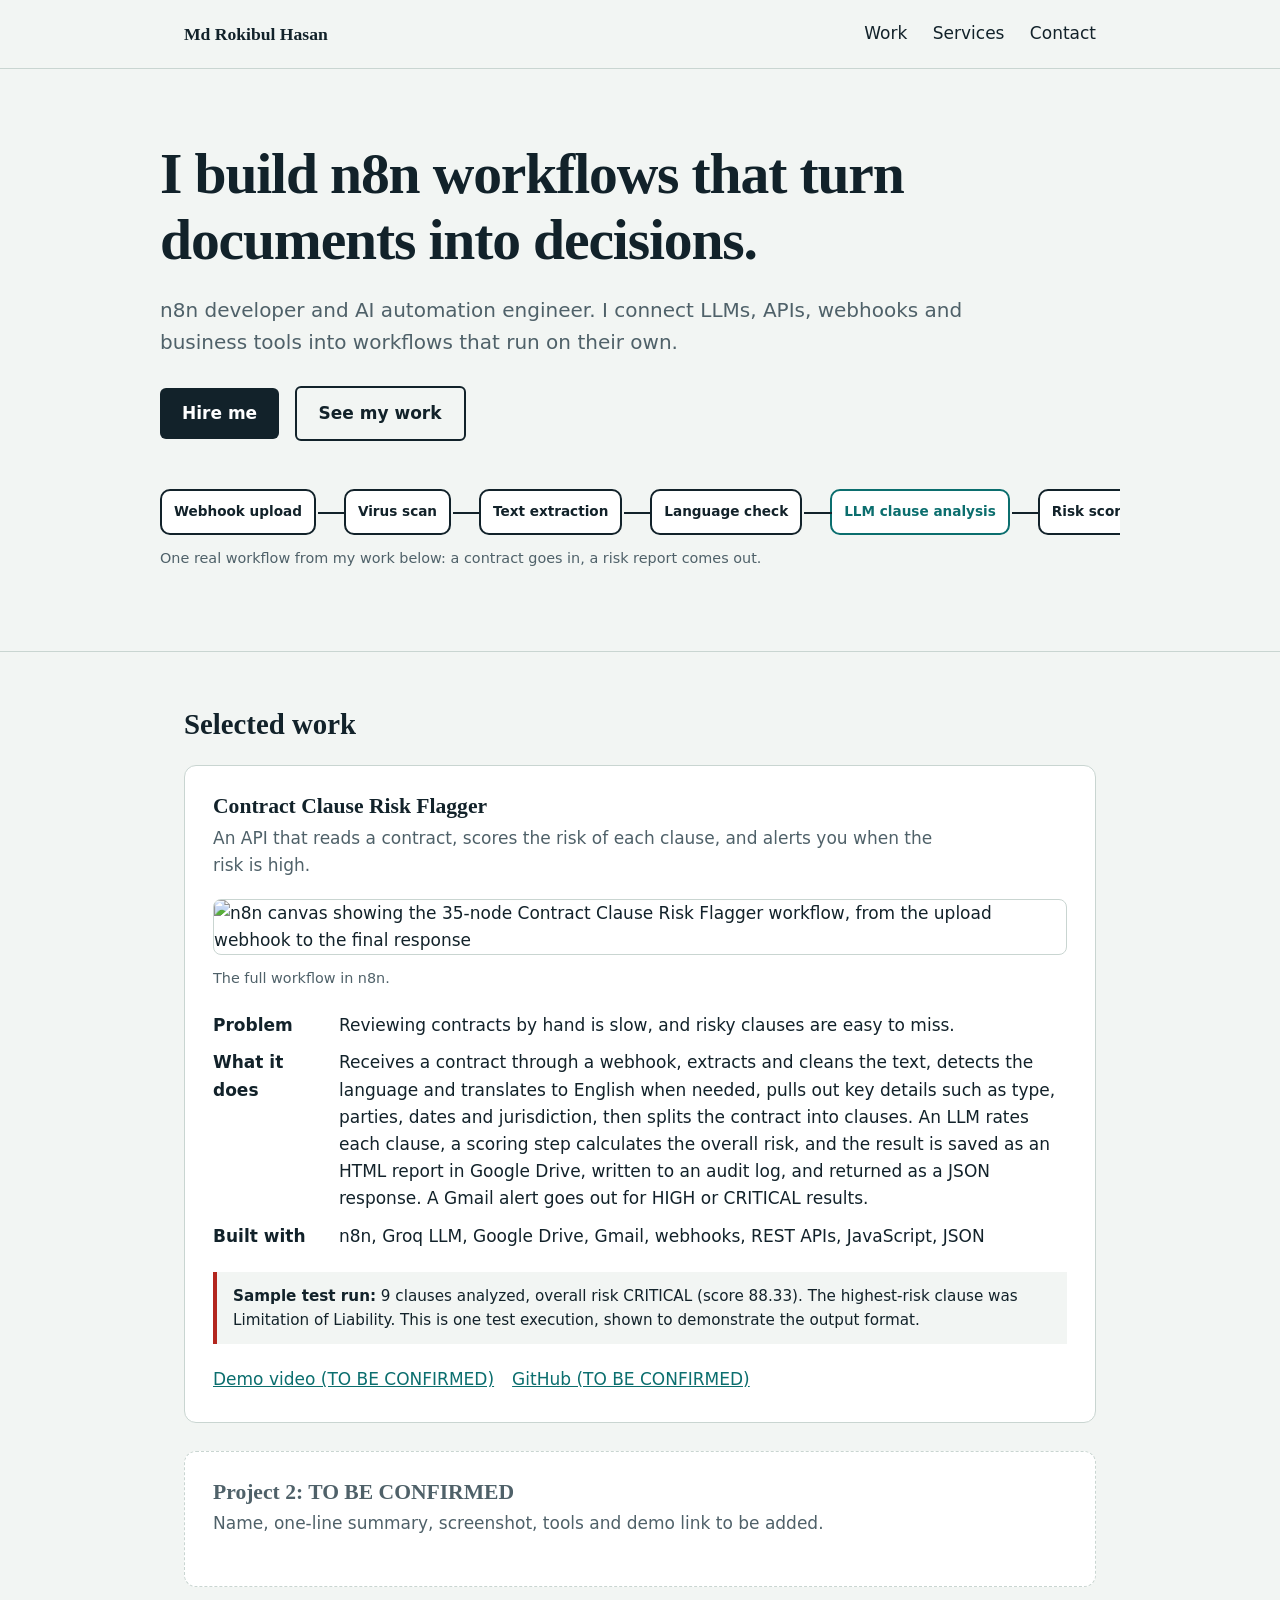
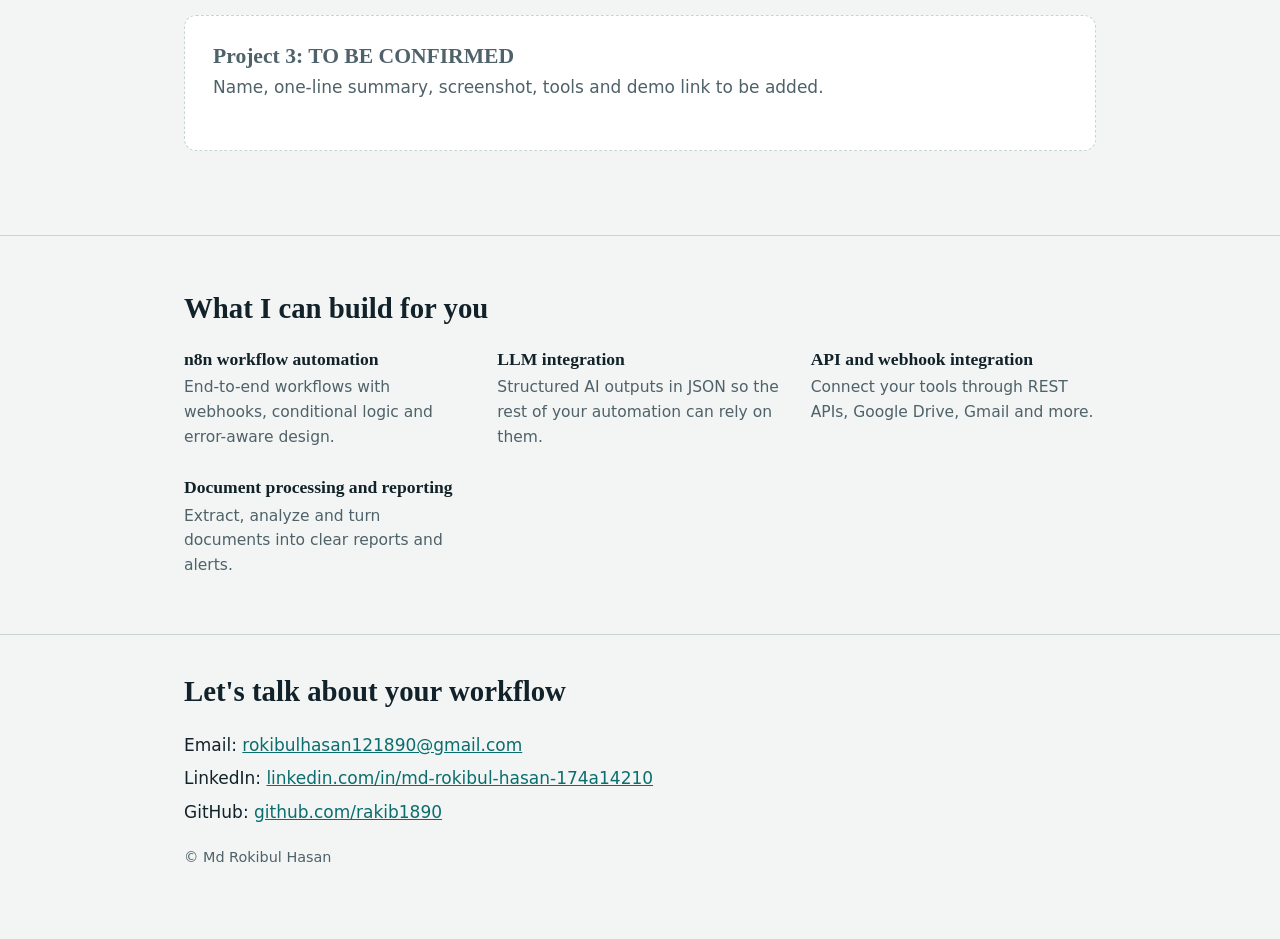
==== index.html @ 2b421e73 "Add portfolio homepage" ====
<!DOCTYPE html>
<html lang="en">
<head>
<meta charset="utf-8">
<meta name="viewport" content="width=device-width, initial-scale=1">
<title>Md Rokibul Hasan | n8n &amp; AI Automation</title>
<meta name="description" content="n8n developer and AI automation engineer. Workflows that connect documents, APIs, LLMs and business tools.">
<style>
  :root {
    --bg: #F2F5F3;
    --ink: #12222A;
    --muted: #4F6169;
    --line: #C9D5D1;
    --accent: #0B6E6E;
    --flag: #B3261E;
    --panel: #FFFFFF;
  }
  * { box-sizing: border-box; }
  html { scroll-behavior: smooth; }
  body {
    margin: 0;
    background: var(--bg);
    color: var(--ink);
    font: 17px/1.6 system-ui, -apple-system, "Segoe UI", Roboto, sans-serif;
  }
  a { color: var(--accent); }
  a:focus-visible, .btn:focus-visible { outline: 3px solid var(--ink); outline-offset: 3px; }
  .wrap { max-width: 960px; margin: 0 auto; padding: 0 24px; }
  h1, h2, h3 { font-family: Georgia, "Times New Roman", serif; line-height: 1.15; margin: 0; }
  h1 { font-size: clamp(2.2rem, 6vw, 3.6rem); letter-spacing: -0.02em; }
  h2 { font-size: 1.8rem; margin-bottom: 24px; }
  h3 { font-size: 1.35rem; }
  p { margin: 0 0 14px; max-width: 68ch; }

  header.top { padding: 20px 0; border-bottom: 1px solid var(--line); }
  header.top .wrap { display: flex; justify-content: space-between; align-items: center; gap: 16px; flex-wrap: wrap; }
  header.top strong { font-family: Georgia, serif; font-size: 1.1rem; }
  nav a { margin-left: 20px; text-decoration: none; color: var(--ink); }
  nav a:hover { color: var(--accent); }

  .hero { padding: 72px 0 56px; }
  .hero p.lead { font-size: 1.25rem; color: var(--muted); margin: 20px 0 28px; }
  .btn {
    display: inline-block; padding: 12px 22px; border-radius: 6px;
    background: var(--ink); color: #fff; text-decoration: none; font-weight: 600;
  }
  .btn.alt { background: transparent; color: var(--ink); border: 2px solid var(--ink); margin-left: 10px; }

  /* Hero flow: the real stages of the Contract Clause Risk Flagger workflow */
  .flow { margin-top: 48px; overflow-x: auto; padding-bottom: 8px; }
  .flow ol { list-style: none; display: flex; align-items: center; margin: 0; padding: 0; min-width: 760px; }
  .flow li {
    background: var(--panel); border: 2px solid var(--ink); border-radius: 10px;
    padding: 10px 12px; font-size: 0.85rem; font-weight: 600; text-align: center; white-space: nowrap;
  }
  .flow li.ai { border-color: var(--accent); color: var(--accent); }
  .flow li.alert { border-color: var(--flag); color: var(--flag); }
  .flow li + li { margin-left: 28px; position: relative; }
  .flow li + li::before {
    content: ""; position: absolute; left: -28px; top: 50%; width: 28px; height: 2px; background: var(--ink);
  }
  .flow figcaption, .caption { font-size: 0.9rem; color: var(--muted); margin-top: 12px; }

  section { padding: 56px 0; border-top: 1px solid var(--line); }

  .services { display: grid; grid-template-columns: repeat(auto-fit, minmax(210px, 1fr)); gap: 28px; }
  .services h3 { font-size: 1.1rem; margin-bottom: 6px; }
  .services p { color: var(--muted); font-size: 0.97rem; margin: 0; }

  .project { background: var(--panel); border: 1px solid var(--line); border-radius: 12px; padding: 28px; margin-bottom: 28px; }
  .project .sub { color: var(--muted); margin: 6px 0 20px; }
  .project img { width: 100%; height: auto; border: 1px solid var(--line); border-radius: 8px; display: block; }
  .project dl { margin: 22px 0 0; display: grid; grid-template-columns: 110px 1fr; gap: 10px 16px; }
  .project dt { font-weight: 700; }
  .project dd { margin: 0; }
  .sample { background: var(--bg); border-left: 4px solid var(--flag); padding: 12px 16px; margin-top: 22px; font-size: 0.95rem; }
  .links { margin-top: 22px; display: flex; gap: 18px; flex-wrap: wrap; }
  .tbc { border-style: dashed; color: var(--muted); }

  footer { padding: 40px 0 56px; border-top: 1px solid var(--line); }
  footer ul { list-style: none; padding: 0; margin: 0 0 20px; }
  footer li { margin-bottom: 6px; }

  @media (max-width: 560px) {
    .project dl { grid-template-columns: 1fr; gap: 2px; }
    .project dd { margin-bottom: 12px; }
    nav a { margin: 0 14px 0 0; }
    .btn.alt { margin: 10px 0 0; }
  }
</style>
</head>
<body>

<header class="top">
  <div class="wrap">
    <strong>Md Rokibul Hasan</strong>
    <nav aria-label="Main">
      <a href="#work">Work</a>
      <a href="#services">Services</a>
      <a href="#contact">Contact</a>
    </nav>
  </div>
</header>

<main>
  <div class="wrap hero">
    <h1>I build n8n workflows that turn documents into decisions.</h1>
    <p class="lead">n8n developer and AI automation engineer. I connect LLMs, APIs, webhooks and business tools into workflows that run on their own.</p>
    <a class="btn" href="#contact">Hire me</a>
    <a class="btn alt" href="#work">See my work</a>

    <figure class="flow" aria-label="Stages of the Contract Clause Risk Flagger workflow" style="margin-left:0;margin-right:0;">
      <ol>
        <li>Webhook upload</li>
        <li>Virus scan</li>
        <li>Text extraction</li>
        <li>Language check</li>
        <li class="ai">LLM clause analysis</li>
        <li>Risk score</li>
        <li>Report to Drive</li>
        <li class="alert">Gmail alert</li>
      </ol>
      <figcaption>One real workflow from my work below: a contract goes in, a risk report comes out.</figcaption>
    </figure>
  </div>

  <section id="work">
    <div class="wrap">
      <h2>Selected work</h2>

      <article class="project">
        <h3>Contract Clause Risk Flagger</h3>
        <p class="sub">An API that reads a contract, scores the risk of each clause, and alerts you when the risk is high.</p>

        <img src="images/contract-clause-risk-flagger.png" alt="n8n canvas showing the 35-node Contract Clause Risk Flagger workflow, from the upload webhook to the final response">
        <p class="caption">The full workflow in n8n.</p>

        <dl>
          <dt>Problem</dt>
          <dd>Reviewing contracts by hand is slow, and risky clauses are easy to miss.</dd>
          <dt>What it does</dt>
          <dd>Receives a contract through a webhook, extracts and cleans the text, detects the language and translates to English when needed, pulls out key details such as type, parties, dates and jurisdiction, then splits the contract into clauses. An LLM rates each clause, a scoring step calculates the overall risk, and the result is saved as an HTML report in Google Drive, written to an audit log, and returned as a JSON response. A Gmail alert goes out for HIGH or CRITICAL results.</dd>
          <dt>Built with</dt>
          <dd>n8n, Groq LLM, Google Drive, Gmail, webhooks, REST APIs, JavaScript, JSON</dd>
        </dl>

        <div class="sample">
          <strong>Sample test run:</strong> 9 clauses analyzed, overall risk CRITICAL (score 88.33). The highest-risk clause was Limitation of Liability. This is one test execution, shown to demonstrate the output format.
        </div>

        <div class="links">
          <!-- TO BE CONFIRMED: replace # with the real demo video link and GitHub link, or delete these two lines -->
          <a href="#">Demo video (TO BE CONFIRMED)</a>
          <a href="#">GitHub (TO BE CONFIRMED)</a>
        </div>
      </article>

      <!-- TO BE CONFIRMED: copy the <article> above for each new project. Only write what is true and tested. -->
      <article class="project tbc">
        <h3>Project 2: TO BE CONFIRMED</h3>
        <p class="sub">Name, one-line summary, screenshot, tools and demo link to be added.</p>
      </article>

      <article class="project tbc">
        <h3>Project 3: TO BE CONFIRMED</h3>
        <p class="sub">Name, one-line summary, screenshot, tools and demo link to be added.</p>
      </article>
    </div>
  </section>

  <section id="services">
    <div class="wrap">
      <h2>What I can build for you</h2>
      <div class="services">
        <div>
          <h3>n8n workflow automation</h3>
          <p>End-to-end workflows with webhooks, conditional logic and error-aware design.</p>
        </div>
        <div>
          <h3>LLM integration</h3>
          <p>Structured AI outputs in JSON so the rest of your automation can rely on them.</p>
        </div>
        <div>
          <h3>API and webhook integration</h3>
          <p>Connect your tools through REST APIs, Google Drive, Gmail and more.</p>
        </div>
        <div>
          <h3>Document processing and reporting</h3>
          <p>Extract, analyze and turn documents into clear reports and alerts.</p>
        </div>
      </div>
    </div>
  </section>
</main>

<footer id="contact">
  <div class="wrap">
    <h2>Let's talk about your workflow</h2>
    <ul>
      <li>Email: <a href="mailto:rokibulhasan121890@gmail.com">rokibulhasan121890@gmail.com</a></li>
      <li>LinkedIn: <a href="https://linkedin.com/in/md-rokibul-hasan-174a14210">linkedin.com/in/md-rokibul-hasan-174a14210</a></li>
      <li>GitHub: <a href="https://github.com/rakib1890">github.com/rakib1890</a></li>
    </ul>
    <p class="caption">&copy; Md Rokibul Hasan</p>
  </div>
</footer>

</body>
</html>
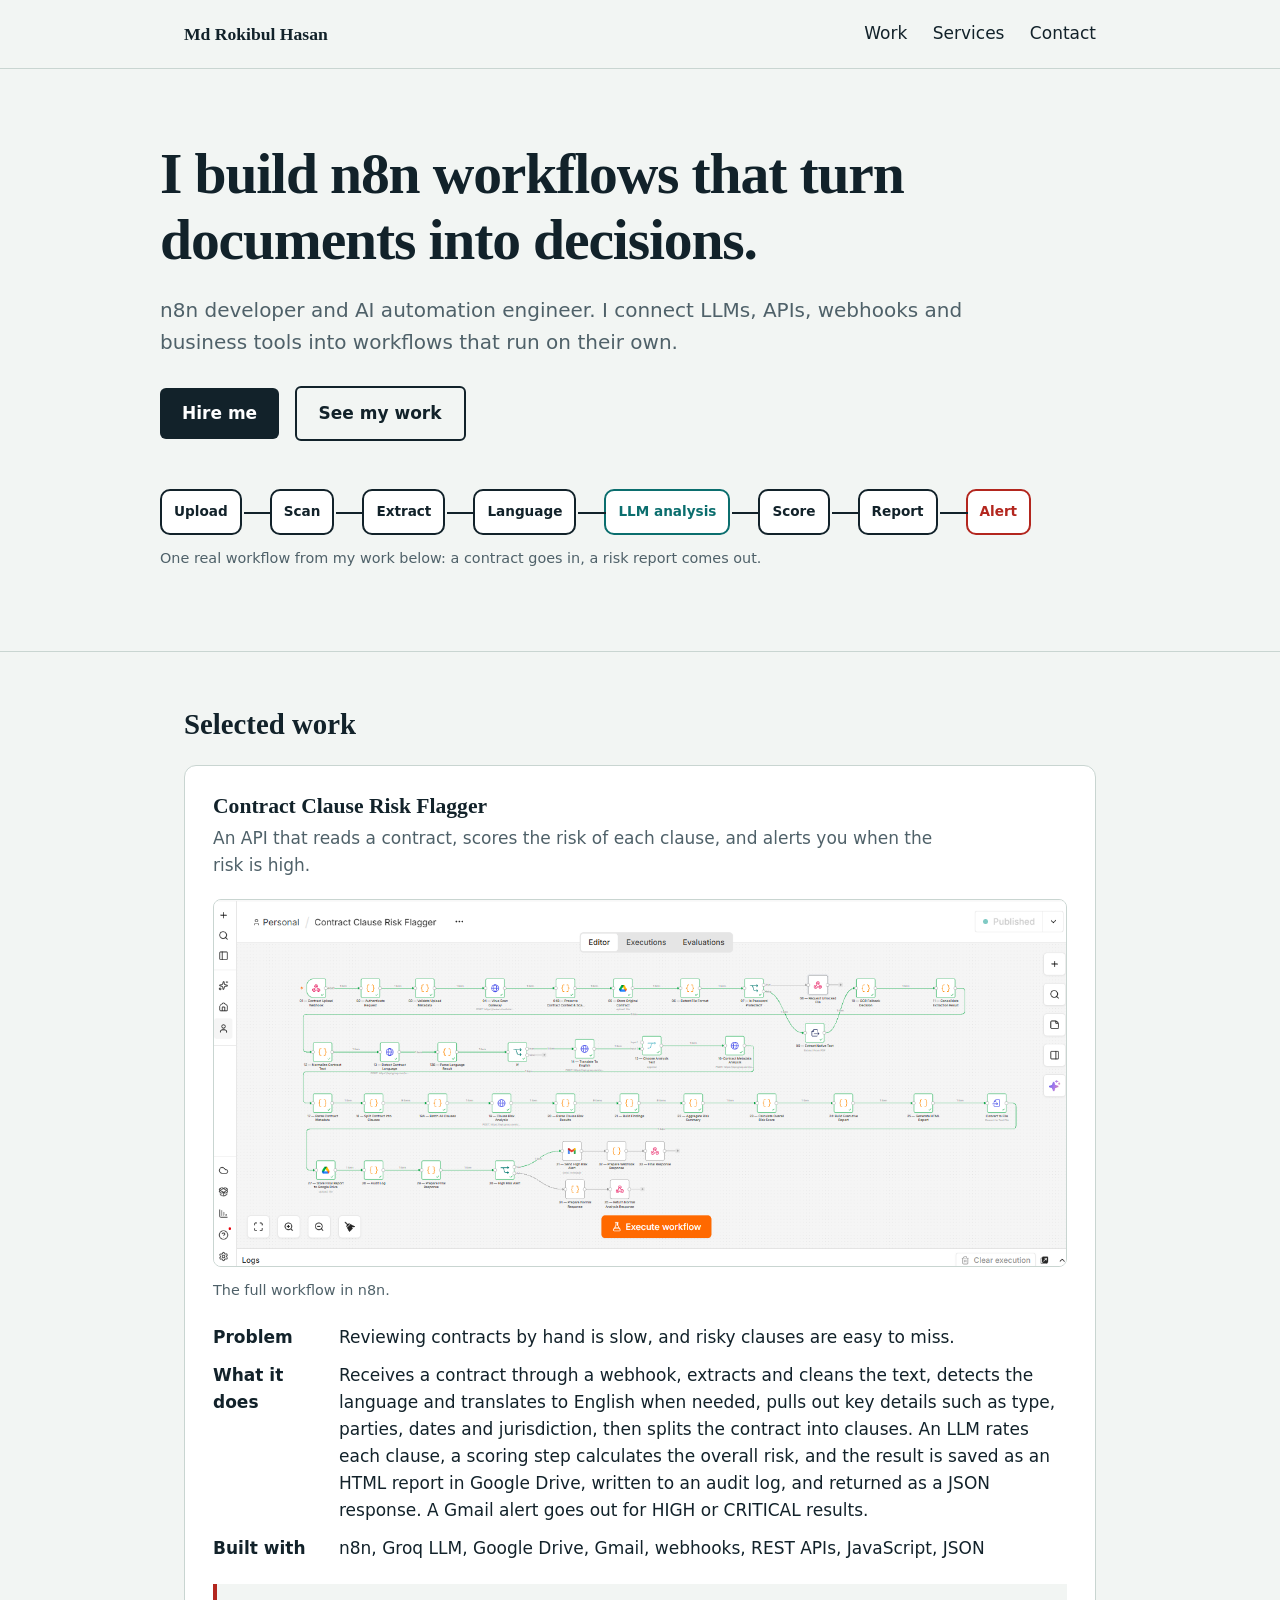
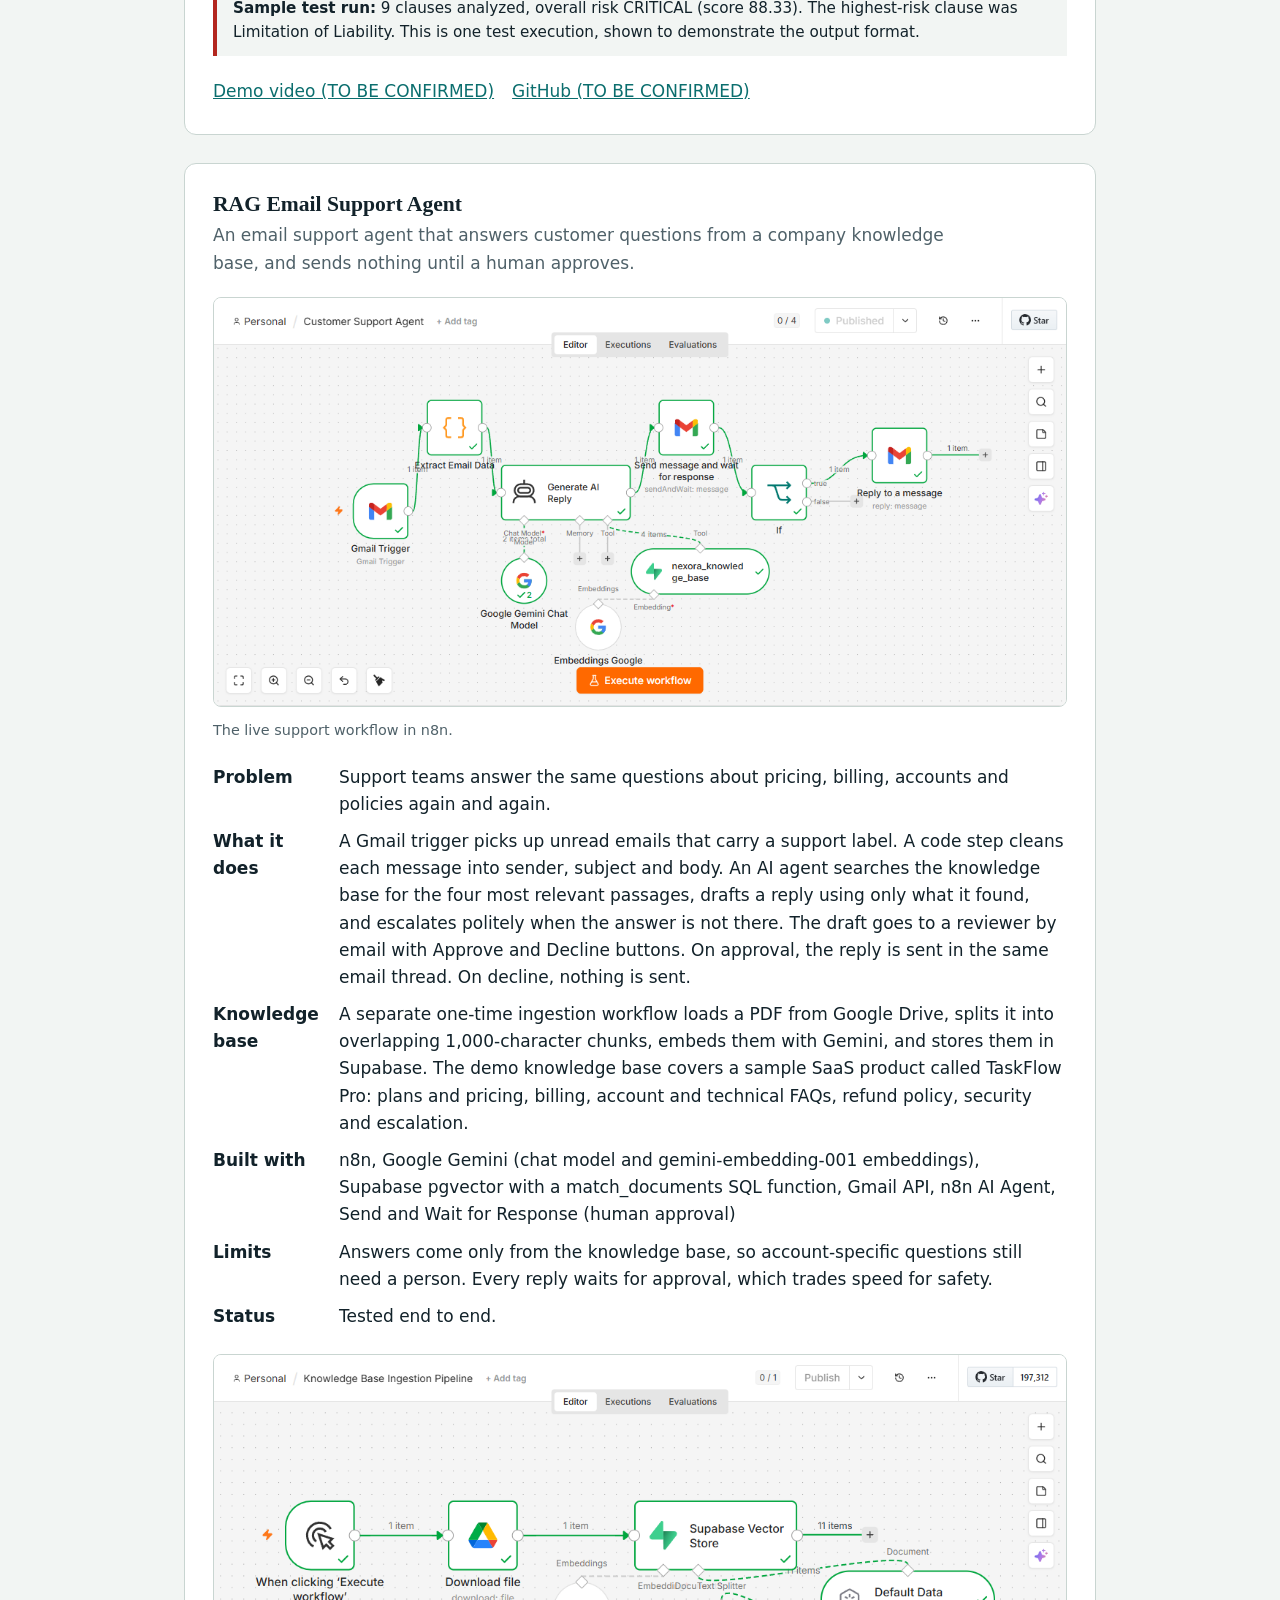
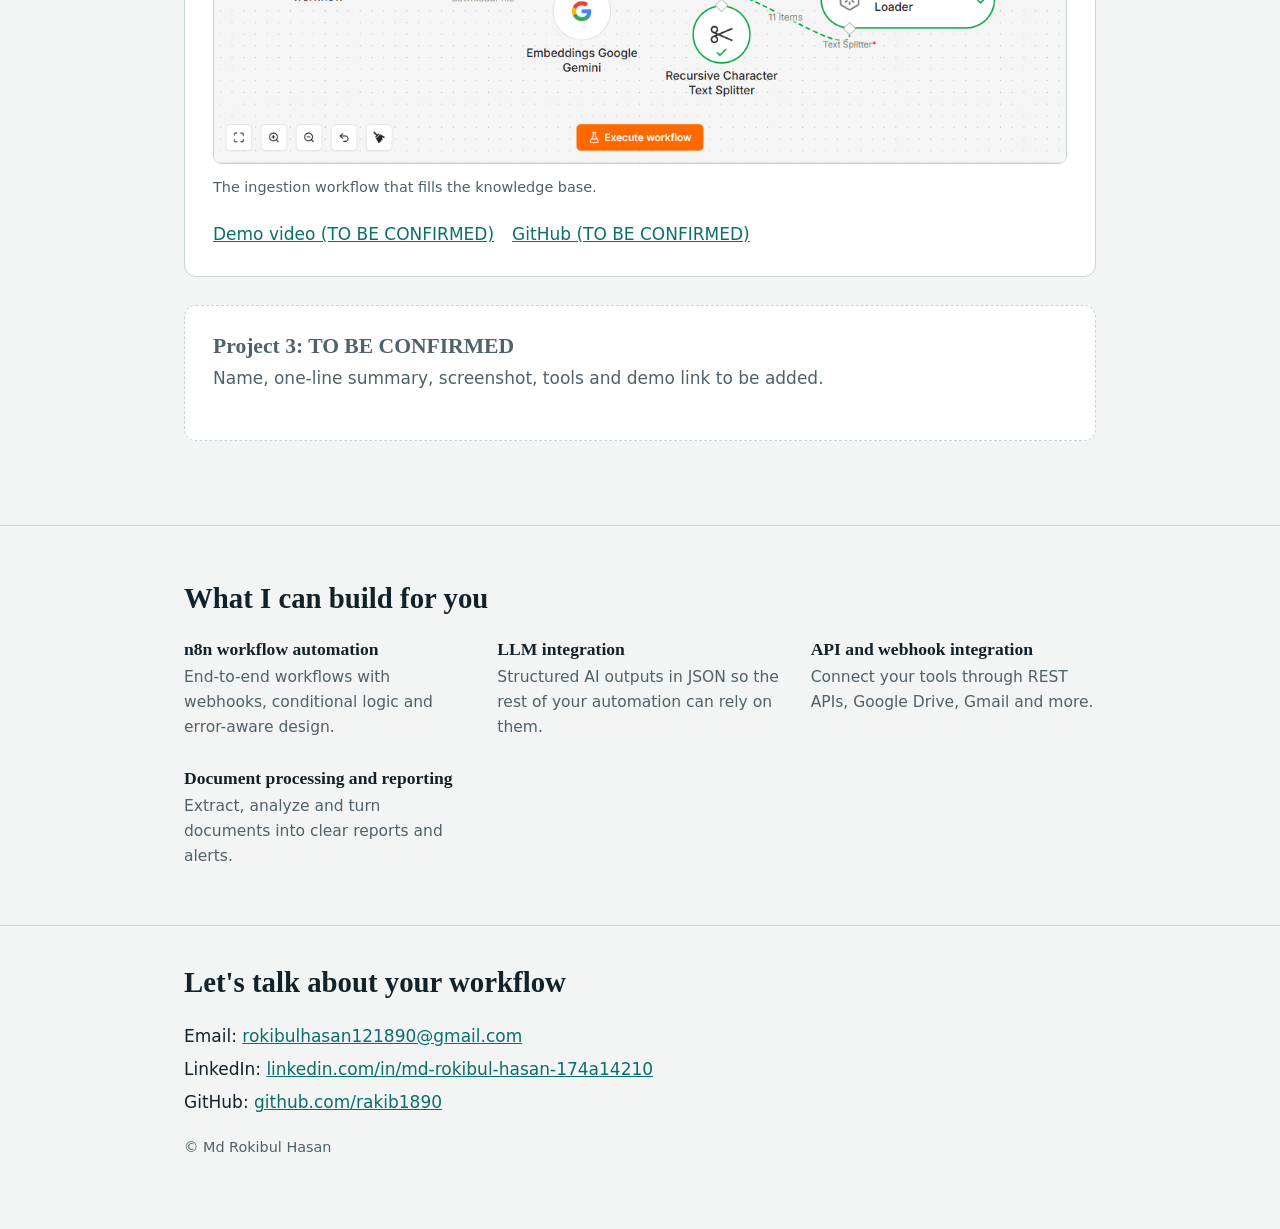
==== commit a0bfb324: "Add RAG email agent details" ====
--- a/index.html
+++ b/index.html
@@ -48,7 +48,7 @@
 
   /* Hero flow: the real stages of the Contract Clause Risk Flagger workflow */
   .flow { margin-top: 48px; overflow-x: auto; padding-bottom: 8px; }
-  .flow ol { list-style: none; display: flex; align-items: center; margin: 0; padding: 0; min-width: 760px; }
+  .flow ol { list-style: none; display: flex; align-items: center; margin: 0; padding: 0; min-width: max-content; }
   .flow li {
     background: var(--panel); border: 2px solid var(--ink); border-radius: 10px;
     padding: 10px 12px; font-size: 0.85rem; font-weight: 600; text-align: center; white-space: nowrap;
@@ -111,14 +111,14 @@
 
     <figure class="flow" aria-label="Stages of the Contract Clause Risk Flagger workflow" style="margin-left:0;margin-right:0;">
       <ol>
-        <li>Webhook upload</li>
-        <li>Virus scan</li>
-        <li>Text extraction</li>
-        <li>Language check</li>
-        <li class="ai">LLM clause analysis</li>
-        <li>Risk score</li>
-        <li>Report to Drive</li>
-        <li class="alert">Gmail alert</li>
+        <li>Upload</li>
+        <li>Scan</li>
+        <li>Extract</li>
+        <li>Language</li>
+        <li class="ai">LLM analysis</li>
+        <li>Score</li>
+        <li>Report</li>
+        <li class="alert">Alert</li>
       </ol>
       <figcaption>One real workflow from my work below: a contract goes in, a risk report comes out.</figcaption>
     </figure>
@@ -156,9 +156,36 @@
       </article>
 
       <!-- TO BE CONFIRMED: copy the <article> above for each new project. Only write what is true and tested. -->
-      <article class="project tbc">
-        <h3>Project 2: TO BE CONFIRMED</h3>
-        <p class="sub">Name, one-line summary, screenshot, tools and demo link to be added.</p>
+      <article class="project">
+        <h3>RAG Email Support Agent</h3>
+        <p class="sub">An email support agent that answers customer questions from a company knowledge base, and sends nothing until a human approves.</p>
+
+        <img src="images/rag-email-agent.png" alt="n8n canvas of the Customer Support Agent workflow: Gmail trigger, email data extraction, AI agent with a knowledge base tool, send-and-wait approval, an If check and a Gmail reply">
+        <p class="caption">The live support workflow in n8n.</p>
+
+        <dl>
+          <dt>Problem</dt>
+          <dd>Support teams answer the same questions about pricing, billing, accounts and policies again and again.</dd>
+          <dt>What it does</dt>
+          <dd>A Gmail trigger picks up unread emails that carry a support label. A code step cleans each message into sender, subject and body. An AI agent searches the knowledge base for the four most relevant passages, drafts a reply using only what it found, and escalates politely when the answer is not there. The draft goes to a reviewer by email with Approve and Decline buttons. On approval, the reply is sent in the same email thread. On decline, nothing is sent.</dd>
+          <dt>Knowledge base</dt>
+          <dd>A separate one-time ingestion workflow loads a PDF from Google Drive, splits it into overlapping 1,000-character chunks, embeds them with Gemini, and stores them in Supabase. The demo knowledge base covers a sample SaaS product called TaskFlow Pro: plans and pricing, billing, account and technical FAQs, refund policy, security and escalation.</dd>
+          <dt>Built with</dt>
+          <dd>n8n, Google Gemini (chat model and gemini-embedding-001 embeddings), Supabase pgvector with a match_documents SQL function, Gmail API, n8n AI Agent, Send and Wait for Response (human approval)</dd>
+          <dt>Limits</dt>
+          <dd>Answers come only from the knowledge base, so account-specific questions still need a person. Every reply waits for approval, which trades speed for safety.</dd>
+          <dt>Status</dt>
+          <dd>Tested end to end.</dd>
+        </dl>
+
+        <img src="images/rag-knowledge-base-ingestion.png" alt="n8n canvas of the Knowledge Base Ingestion workflow: manual trigger, Google Drive download, text splitter, Gemini embeddings and Supabase vector store" style="margin-top:24px">
+        <p class="caption">The ingestion workflow that fills the knowledge base.</p>
+
+        <div class="links">
+          <!-- TO BE CONFIRMED: real demo video and GitHub links, or delete these two lines -->
+          <a href="#">Demo video (TO BE CONFIRMED)</a>
+          <a href="#">GitHub (TO BE CONFIRMED)</a>
+        </div>
       </article>
 
       <article class="project tbc">
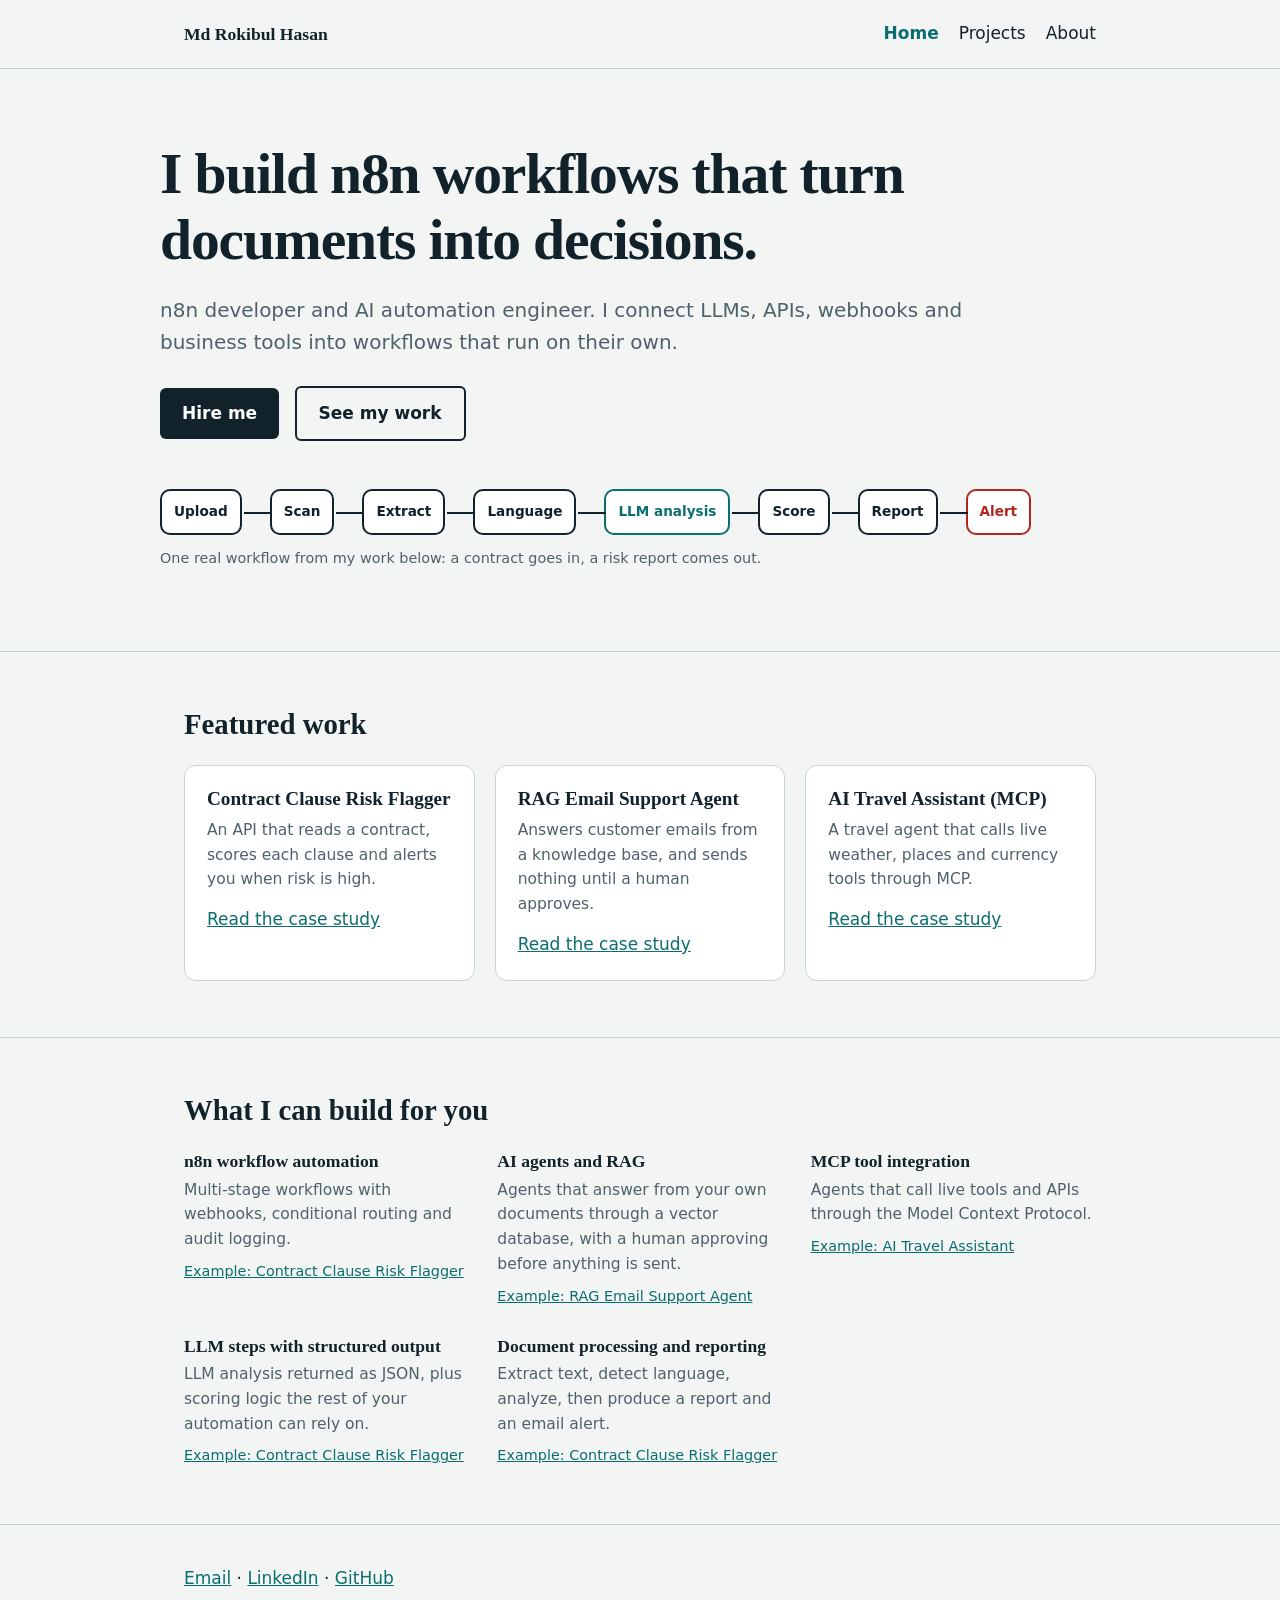
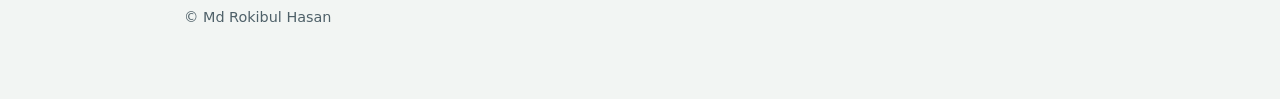
==== commit 9c475576: "Build 3-page portfolio" ====
--- a/index.html
+++ b/index.html
@@ -3,112 +3,23 @@
 <head>
 <meta charset="utf-8">
 <meta name="viewport" content="width=device-width, initial-scale=1">
-<title>Md Rokibul Hasan | n8n &amp; AI Automation</title>
+<title>Md Rokibul Hasan | n8n & AI Automation</title>
 <meta name="description" content="n8n developer and AI automation engineer. Workflows that connect documents, APIs, LLMs and business tools.">
-<style>
-  :root {
-    --bg: #F2F5F3;
-    --ink: #12222A;
-    --muted: #4F6169;
-    --line: #C9D5D1;
-    --accent: #0B6E6E;
-    --flag: #B3261E;
-    --panel: #FFFFFF;
-  }
-  * { box-sizing: border-box; }
-  html { scroll-behavior: smooth; }
-  body {
-    margin: 0;
-    background: var(--bg);
-    color: var(--ink);
-    font: 17px/1.6 system-ui, -apple-system, "Segoe UI", Roboto, sans-serif;
-  }
-  a { color: var(--accent); }
-  a:focus-visible, .btn:focus-visible { outline: 3px solid var(--ink); outline-offset: 3px; }
-  .wrap { max-width: 960px; margin: 0 auto; padding: 0 24px; }
-  h1, h2, h3 { font-family: Georgia, "Times New Roman", serif; line-height: 1.15; margin: 0; }
-  h1 { font-size: clamp(2.2rem, 6vw, 3.6rem); letter-spacing: -0.02em; }
-  h2 { font-size: 1.8rem; margin-bottom: 24px; }
-  h3 { font-size: 1.35rem; }
-  p { margin: 0 0 14px; max-width: 68ch; }
-
-  header.top { padding: 20px 0; border-bottom: 1px solid var(--line); }
-  header.top .wrap { display: flex; justify-content: space-between; align-items: center; gap: 16px; flex-wrap: wrap; }
-  header.top strong { font-family: Georgia, serif; font-size: 1.1rem; }
-  nav a { margin-left: 20px; text-decoration: none; color: var(--ink); }
-  nav a:hover { color: var(--accent); }
-
-  .hero { padding: 72px 0 56px; }
-  .hero p.lead { font-size: 1.25rem; color: var(--muted); margin: 20px 0 28px; }
-  .btn {
-    display: inline-block; padding: 12px 22px; border-radius: 6px;
-    background: var(--ink); color: #fff; text-decoration: none; font-weight: 600;
-  }
-  .btn.alt { background: transparent; color: var(--ink); border: 2px solid var(--ink); margin-left: 10px; }
-
-  /* Hero flow: the real stages of the Contract Clause Risk Flagger workflow */
-  .flow { margin-top: 48px; overflow-x: auto; padding-bottom: 8px; }
-  .flow ol { list-style: none; display: flex; align-items: center; margin: 0; padding: 0; min-width: max-content; }
-  .flow li {
-    background: var(--panel); border: 2px solid var(--ink); border-radius: 10px;
-    padding: 10px 12px; font-size: 0.85rem; font-weight: 600; text-align: center; white-space: nowrap;
-  }
-  .flow li.ai { border-color: var(--accent); color: var(--accent); }
-  .flow li.alert { border-color: var(--flag); color: var(--flag); }
-  .flow li + li { margin-left: 28px; position: relative; }
-  .flow li + li::before {
-    content: ""; position: absolute; left: -28px; top: 50%; width: 28px; height: 2px; background: var(--ink);
-  }
-  .flow figcaption, .caption { font-size: 0.9rem; color: var(--muted); margin-top: 12px; }
-
-  section { padding: 56px 0; border-top: 1px solid var(--line); }
-
-  .services { display: grid; grid-template-columns: repeat(auto-fit, minmax(210px, 1fr)); gap: 28px; }
-  .services h3 { font-size: 1.1rem; margin-bottom: 6px; }
-  .services p { color: var(--muted); font-size: 0.97rem; margin: 0; }
-
-  .project { background: var(--panel); border: 1px solid var(--line); border-radius: 12px; padding: 28px; margin-bottom: 28px; }
-  .project .sub { color: var(--muted); margin: 6px 0 20px; }
-  .project img { width: 100%; height: auto; border: 1px solid var(--line); border-radius: 8px; display: block; }
-  .project dl { margin: 22px 0 0; display: grid; grid-template-columns: 110px 1fr; gap: 10px 16px; }
-  .project dt { font-weight: 700; }
-  .project dd { margin: 0; }
-  .sample { background: var(--bg); border-left: 4px solid var(--flag); padding: 12px 16px; margin-top: 22px; font-size: 0.95rem; }
-  .links { margin-top: 22px; display: flex; gap: 18px; flex-wrap: wrap; }
-  .tbc { border-style: dashed; color: var(--muted); }
-
-  footer { padding: 40px 0 56px; border-top: 1px solid var(--line); }
-  footer ul { list-style: none; padding: 0; margin: 0 0 20px; }
-  footer li { margin-bottom: 6px; }
-
-  @media (max-width: 560px) {
-    .project dl { grid-template-columns: 1fr; gap: 2px; }
-    .project dd { margin-bottom: 12px; }
-    nav a { margin: 0 14px 0 0; }
-    .btn.alt { margin: 10px 0 0; }
-  }
-</style>
+<link rel="stylesheet" href="styles.css">
 </head>
 <body>
-
 <header class="top">
   <div class="wrap">
     <strong>Md Rokibul Hasan</strong>
-    <nav aria-label="Main">
-      <a href="#work">Work</a>
-      <a href="#services">Services</a>
-      <a href="#contact">Contact</a>
-    </nav>
+    <nav aria-label="Main"><a href="index.html" aria-current="page">Home</a><a href="projects.html">Projects</a><a href="about.html">About</a></nav>
   </div>
 </header>
-
 <main>
   <div class="wrap hero">
     <h1>I build n8n workflows that turn documents into decisions.</h1>
     <p class="lead">n8n developer and AI automation engineer. I connect LLMs, APIs, webhooks and business tools into workflows that run on their own.</p>
-    <a class="btn" href="#contact">Hire me</a>
-    <a class="btn alt" href="#work">See my work</a>
-
+    <a class="btn" href="about.html#contact">Hire me</a>
+    <a class="btn alt" href="projects.html">See my work</a>
     <figure class="flow" aria-label="Stages of the Contract Clause Risk Flagger workflow" style="margin-left:0;margin-right:0;">
       <ol>
         <li>Upload</li>
@@ -123,114 +34,34 @@
       <figcaption>One real workflow from my work below: a contract goes in, a risk report comes out.</figcaption>
     </figure>
   </div>
-
-  <section id="work">
+  <section>
     <div class="wrap">
-      <h2>Selected work</h2>
-
-      <article class="project">
-        <h3>Contract Clause Risk Flagger</h3>
-        <p class="sub">An API that reads a contract, scores the risk of each clause, and alerts you when the risk is high.</p>
-
-        <img src="images/contract-clause-risk-flagger.png" alt="n8n canvas showing the 35-node Contract Clause Risk Flagger workflow, from the upload webhook to the final response">
-        <p class="caption">The full workflow in n8n.</p>
-
-        <dl>
-          <dt>Problem</dt>
-          <dd>Reviewing contracts by hand is slow, and risky clauses are easy to miss.</dd>
-          <dt>What it does</dt>
-          <dd>Receives a contract through a webhook, extracts and cleans the text, detects the language and translates to English when needed, pulls out key details such as type, parties, dates and jurisdiction, then splits the contract into clauses. An LLM rates each clause, a scoring step calculates the overall risk, and the result is saved as an HTML report in Google Drive, written to an audit log, and returned as a JSON response. A Gmail alert goes out for HIGH or CRITICAL results.</dd>
-          <dt>Built with</dt>
-          <dd>n8n, Groq LLM, Google Drive, Gmail, webhooks, REST APIs, JavaScript, JSON</dd>
-        </dl>
-
-        <div class="sample">
-          <strong>Sample test run:</strong> 9 clauses analyzed, overall risk CRITICAL (score 88.33). The highest-risk clause was Limitation of Liability. This is one test execution, shown to demonstrate the output format.
-        </div>
-
-        <div class="links">
-          <!-- TO BE CONFIRMED: replace # with the real demo video link and GitHub link, or delete these two lines -->
-          <a href="#">Demo video (TO BE CONFIRMED)</a>
-          <a href="#">GitHub (TO BE CONFIRMED)</a>
-        </div>
-      </article>
-
-      <!-- TO BE CONFIRMED: copy the <article> above for each new project. Only write what is true and tested. -->
-      <article class="project">
-        <h3>RAG Email Support Agent</h3>
-        <p class="sub">An email support agent that answers customer questions from a company knowledge base, and sends nothing until a human approves.</p>
-
-        <img src="images/rag-email-agent.png" alt="n8n canvas of the Customer Support Agent workflow: Gmail trigger, email data extraction, AI agent with a knowledge base tool, send-and-wait approval, an If check and a Gmail reply">
-        <p class="caption">The live support workflow in n8n.</p>
-
-        <dl>
-          <dt>Problem</dt>
-          <dd>Support teams answer the same questions about pricing, billing, accounts and policies again and again.</dd>
-          <dt>What it does</dt>
-          <dd>A Gmail trigger picks up unread emails that carry a support label. A code step cleans each message into sender, subject and body. An AI agent searches the knowledge base for the four most relevant passages, drafts a reply using only what it found, and escalates politely when the answer is not there. The draft goes to a reviewer by email with Approve and Decline buttons. On approval, the reply is sent in the same email thread. On decline, nothing is sent.</dd>
-          <dt>Knowledge base</dt>
-          <dd>A separate one-time ingestion workflow loads a PDF from Google Drive, splits it into overlapping 1,000-character chunks, embeds them with Gemini, and stores them in Supabase. The demo knowledge base covers a sample SaaS product called TaskFlow Pro: plans and pricing, billing, account and technical FAQs, refund policy, security and escalation.</dd>
-          <dt>Built with</dt>
-          <dd>n8n, Google Gemini (chat model and gemini-embedding-001 embeddings), Supabase pgvector with a match_documents SQL function, Gmail API, n8n AI Agent, Send and Wait for Response (human approval)</dd>
-          <dt>Limits</dt>
-          <dd>Answers come only from the knowledge base, so account-specific questions still need a person. Every reply waits for approval, which trades speed for safety.</dd>
-          <dt>Status</dt>
-          <dd>Tested end to end.</dd>
-        </dl>
-
-        <img src="images/rag-knowledge-base-ingestion.png" alt="n8n canvas of the Knowledge Base Ingestion workflow: manual trigger, Google Drive download, text splitter, Gemini embeddings and Supabase vector store" style="margin-top:24px">
-        <p class="caption">The ingestion workflow that fills the knowledge base.</p>
-
-        <div class="links">
-          <!-- TO BE CONFIRMED: real demo video and GitHub links, or delete these two lines -->
-          <a href="#">Demo video (TO BE CONFIRMED)</a>
-          <a href="#">GitHub (TO BE CONFIRMED)</a>
-        </div>
-      </article>
-
-      <article class="project tbc">
-        <h3>Project 3: TO BE CONFIRMED</h3>
-        <p class="sub">Name, one-line summary, screenshot, tools and demo link to be added.</p>
-      </article>
+      <h2>Featured work</h2>
+      <div class="cards">
+        <div class="card"><h3>Contract Clause Risk Flagger</h3><p>An API that reads a contract, scores each clause and alerts you when risk is high.</p><a href="projects.html#contract">Read the case study</a></div>
+        <div class="card"><h3>RAG Email Support Agent</h3><p>Answers customer emails from a knowledge base, and sends nothing until a human approves.</p><a href="projects.html#rag">Read the case study</a></div>
+        <div class="card"><h3>AI Travel Assistant (MCP)</h3><p>A travel agent that calls live weather, places and currency tools through MCP.</p><a href="projects.html#travel">Read the case study</a></div>
+      </div>
     </div>
   </section>
-
   <section id="services">
     <div class="wrap">
       <h2>What I can build for you</h2>
       <div class="services">
-        <div>
-          <h3>n8n workflow automation</h3>
-          <p>End-to-end workflows with webhooks, conditional logic and error-aware design.</p>
-        </div>
-        <div>
-          <h3>LLM integration</h3>
-          <p>Structured AI outputs in JSON so the rest of your automation can rely on them.</p>
-        </div>
-        <div>
-          <h3>API and webhook integration</h3>
-          <p>Connect your tools through REST APIs, Google Drive, Gmail and more.</p>
-        </div>
-        <div>
-          <h3>Document processing and reporting</h3>
-          <p>Extract, analyze and turn documents into clear reports and alerts.</p>
-        </div>
+        <div><h3>n8n workflow automation</h3><p>Multi-stage workflows with webhooks, conditional routing and audit logging.</p><a class="eg" href="projects.html#contract">Example: Contract Clause Risk Flagger</a></div>
+        <div><h3>AI agents and RAG</h3><p>Agents that answer from your own documents through a vector database, with a human approving before anything is sent.</p><a class="eg" href="projects.html#rag">Example: RAG Email Support Agent</a></div>
+        <div><h3>MCP tool integration</h3><p>Agents that call live tools and APIs through the Model Context Protocol.</p><a class="eg" href="projects.html#travel">Example: AI Travel Assistant</a></div>
+        <div><h3>LLM steps with structured output</h3><p>LLM analysis returned as JSON, plus scoring logic the rest of your automation can rely on.</p><a class="eg" href="projects.html#contract">Example: Contract Clause Risk Flagger</a></div>
+        <div><h3>Document processing and reporting</h3><p>Extract text, detect language, analyze, then produce a report and an email alert.</p><a class="eg" href="projects.html#contract">Example: Contract Clause Risk Flagger</a></div>
       </div>
     </div>
   </section>
 </main>
-
-<footer id="contact">
+<footer>
   <div class="wrap">
-    <h2>Let's talk about your workflow</h2>
-    <ul>
-      <li>Email: <a href="mailto:rokibulhasan121890@gmail.com">rokibulhasan121890@gmail.com</a></li>
-      <li>LinkedIn: <a href="https://linkedin.com/in/md-rokibul-hasan-174a14210">linkedin.com/in/md-rokibul-hasan-174a14210</a></li>
-      <li>GitHub: <a href="https://github.com/rakib1890">github.com/rakib1890</a></li>
-    </ul>
+    <p><a href="mailto:rokibulhasan121890@gmail.com">Email</a> &middot; <a href="https://linkedin.com/in/md-rokibul-hasan-174a14210">LinkedIn</a> &middot; <a href="https://github.com/rakib1890">GitHub</a></p>
     <p class="caption">&copy; Md Rokibul Hasan</p>
   </div>
 </footer>
-
 </body>
 </html>
--- a/styles.css
+++ b/styles.css
@@ -0,0 +1,91 @@
+:root {
+    --bg: #F2F5F3;
+    --ink: #12222A;
+    --muted: #4F6169;
+    --line: #C9D5D1;
+    --accent: #0B6E6E;
+    --flag: #B3261E;
+    --panel: #FFFFFF;
+  }
+  * { box-sizing: border-box; }
+  html { scroll-behavior: smooth; }
+  body {
+    margin: 0;
+    background: var(--bg);
+    color: var(--ink);
+    font: 17px/1.6 system-ui, -apple-system, "Segoe UI", Roboto, sans-serif;
+  }
+  a { color: var(--accent); }
+  a:focus-visible, .btn:focus-visible { outline: 3px solid var(--ink); outline-offset: 3px; }
+  .wrap { max-width: 960px; margin: 0 auto; padding: 0 24px; }
+  h1, h2, h3 { font-family: Georgia, "Times New Roman", serif; line-height: 1.15; margin: 0; }
+  h1 { font-size: clamp(2.2rem, 6vw, 3.6rem); letter-spacing: -0.02em; }
+  h2 { font-size: 1.8rem; margin-bottom: 24px; }
+  h3 { font-size: 1.35rem; }
+  p { margin: 0 0 14px; max-width: 68ch; }
+
+  header.top { padding: 20px 0; border-bottom: 1px solid var(--line); }
+  header.top .wrap { display: flex; justify-content: space-between; align-items: center; gap: 16px; flex-wrap: wrap; }
+  header.top strong { font-family: Georgia, serif; font-size: 1.1rem; }
+  nav a { margin-left: 20px; text-decoration: none; color: var(--ink); }
+  nav a:hover { color: var(--accent); }
+
+  .hero { padding: 72px 0 56px; }
+  .hero p.lead { font-size: 1.25rem; color: var(--muted); margin: 20px 0 28px; }
+  .btn {
+    display: inline-block; padding: 12px 22px; border-radius: 6px;
+    background: var(--ink); color: #fff; text-decoration: none; font-weight: 600;
+  }
+  .btn.alt { background: transparent; color: var(--ink); border: 2px solid var(--ink); margin-left: 10px; }
+
+  /* Hero flow: the real stages of the Contract Clause Risk Flagger workflow */
+  .flow { margin-top: 48px; overflow-x: auto; padding-bottom: 8px; }
+  .flow ol { list-style: none; display: flex; align-items: center; margin: 0; padding: 0; min-width: max-content; }
+  .flow li {
+    background: var(--panel); border: 2px solid var(--ink); border-radius: 10px;
+    padding: 10px 12px; font-size: 0.85rem; font-weight: 600; text-align: center; white-space: nowrap;
+  }
+  .flow li.ai { border-color: var(--accent); color: var(--accent); }
+  .flow li.alert { border-color: var(--flag); color: var(--flag); }
+  .flow li + li { margin-left: 28px; position: relative; }
+  .flow li + li::before {
+    content: ""; position: absolute; left: -28px; top: 50%; width: 28px; height: 2px; background: var(--ink);
+  }
+  .flow figcaption, .caption { font-size: 0.9rem; color: var(--muted); margin-top: 12px; }
+
+  section { padding: 56px 0; border-top: 1px solid var(--line); }
+
+  .services { display: grid; grid-template-columns: repeat(auto-fit, minmax(210px, 1fr)); gap: 28px; }
+  .services h3 { font-size: 1.1rem; margin-bottom: 6px; }
+  .services p { color: var(--muted); font-size: 0.97rem; margin: 0; }
+
+  .project { background: var(--panel); border: 1px solid var(--line); border-radius: 12px; padding: 28px; margin-bottom: 28px; }
+  .project .sub { color: var(--muted); margin: 6px 0 20px; }
+  .project img { width: 100%; height: auto; border: 1px solid var(--line); border-radius: 8px; display: block; }
+  .project dl { margin: 22px 0 0; display: grid; grid-template-columns: 110px 1fr; gap: 10px 16px; }
+  .project dt { font-weight: 700; }
+  .project dd { margin: 0; }
+  .sample { background: var(--bg); border-left: 4px solid var(--flag); padding: 12px 16px; margin-top: 22px; font-size: 0.95rem; }
+  .links { margin-top: 22px; display: flex; gap: 18px; flex-wrap: wrap; }
+  .tbc { border-style: dashed; color: var(--muted); }
+
+  footer { padding: 40px 0 56px; border-top: 1px solid var(--line); }
+  footer ul { list-style: none; padding: 0; margin: 0 0 20px; }
+  footer li { margin-bottom: 6px; }
+
+  @media (max-width: 560px) {
+    .project dl { grid-template-columns: 1fr; gap: 2px; }
+    .project dd { margin-bottom: 12px; }
+    nav a { margin: 0 14px 0 0; }
+    .btn.alt { margin: 10px 0 0; }
+  }
+
+  nav a[aria-current="page"] { color: var(--accent); font-weight: 700; }
+  .pagehead { padding: 56px 0 8px; }
+  .pagehead h1 { font-size: clamp(2rem, 5vw, 2.8rem); }
+  .cards { display: grid; grid-template-columns: repeat(auto-fit, minmax(260px, 1fr)); gap: 20px; }
+  .card { background: var(--panel); border: 1px solid var(--line); border-radius: 12px; padding: 22px; }
+  .card h3 { font-size: 1.2rem; margin-bottom: 8px; }
+  .card p { color: var(--muted); font-size: 0.97rem; }
+  .plain { padding-left: 20px; margin: 0 0 14px; max-width: 68ch; }
+  .services .eg { display: block; margin-top: 8px; font-size: 0.9rem; }
